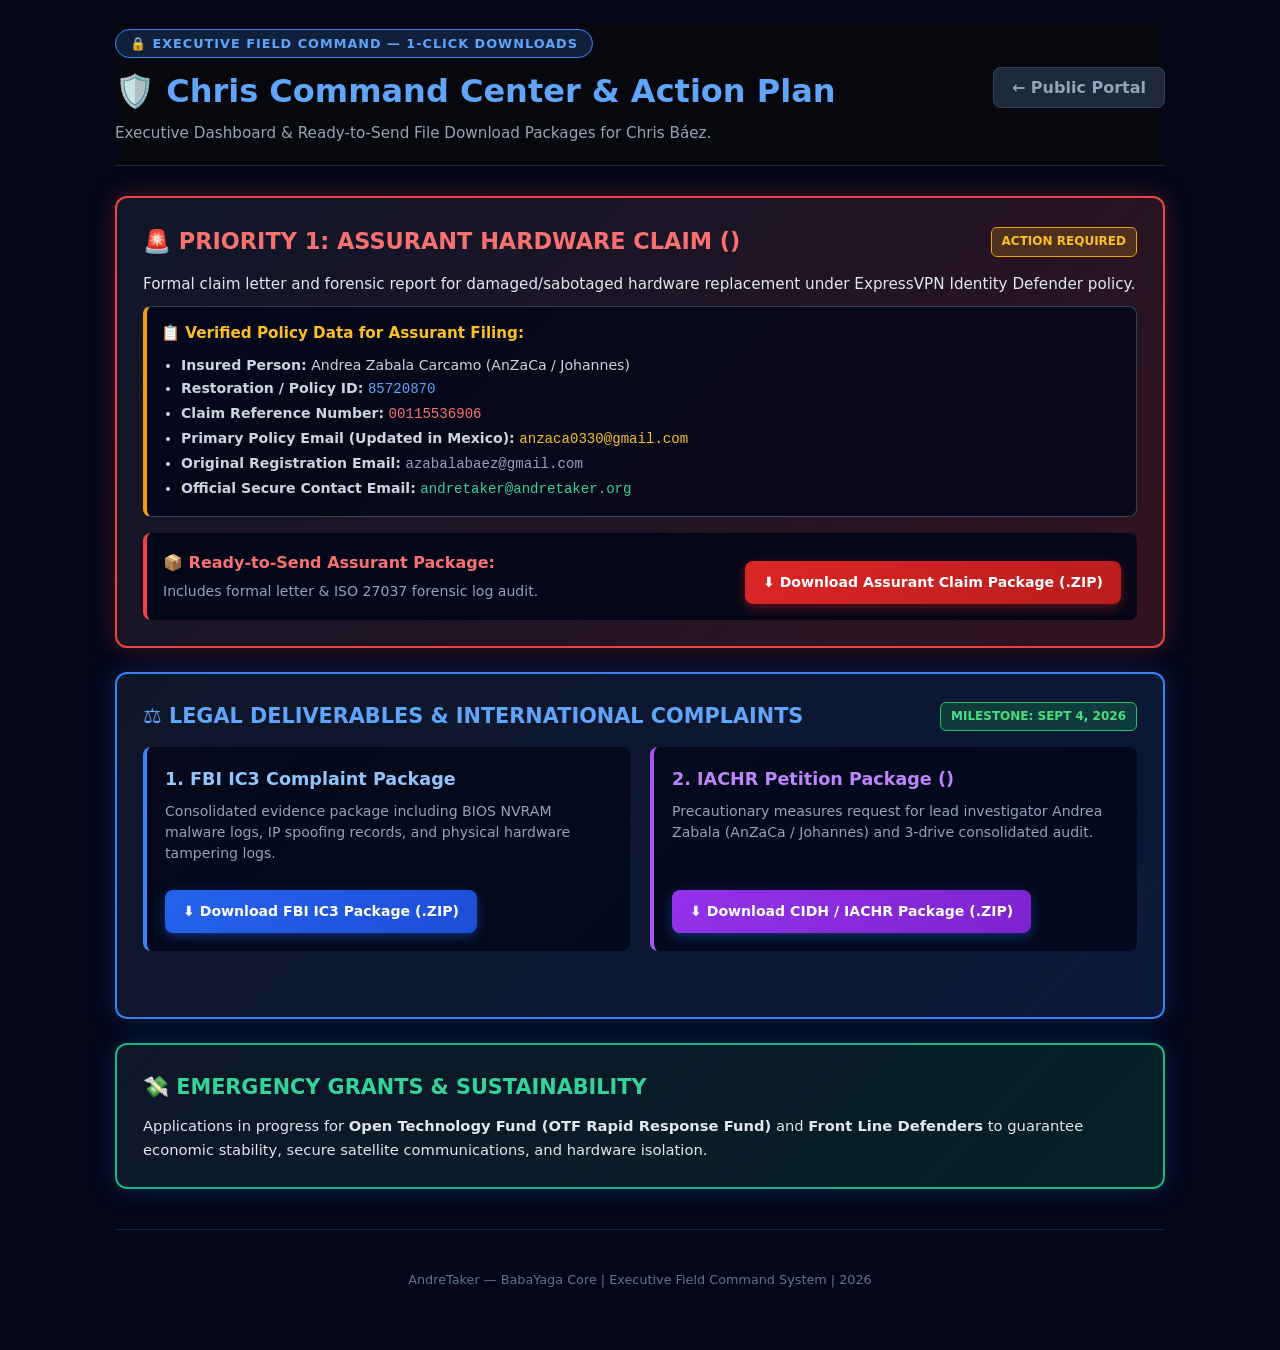
==== chris/index.html @ 60f51736 "feat(deploy): Crear ruta chris/index.html limpia" ====
<!DOCTYPE html>
<html lang="en">
<head>
  <meta charset="UTF-8">
  <meta name="viewport" content="width=device-width, initial-scale=1.0">
  <title>Chris Command Center — Executive Field Dashboard | AndreTaker</title>
  <meta name="theme-color" content="#3b82f6">
  <link rel="stylesheet" href="../index.css">
  <style>
    body { background: #020617; color: #f8fafc; font-family: system-ui, -apple-system, sans-serif; padding: 24px; }
    .command-container { max-width: 1050px; margin: 0 auto; }
    .badge-chris { background: rgba(59, 130, 246, 0.2); color: #60a5fa; border: 1px solid #3b82f6; padding: 6px 14px; border-radius: 20px; font-weight: 800; font-size: 0.8rem; text-transform: uppercase; letter-spacing: 1px; }
    .card-chris { background: linear-gradient(135deg, rgba(15, 23, 42, 0.95), rgba(59, 130, 246, 0.15)); border: 2px solid #3b82f6; border-radius: 12px; padding: 26px; margin-bottom: 24px; box-shadow: 0 0 25px rgba(59, 130, 246, 0.25); }
    .card-urgent { background: linear-gradient(135deg, rgba(15, 23, 42, 0.95), rgba(239, 68, 68, 0.2)); border: 2px solid #ef4444; border-radius: 12px; padding: 26px; margin-bottom: 24px; box-shadow: 0 0 25px rgba(239, 68, 68, 0.3); }
    .grid-2 { display: grid; grid-template-columns: repeat(auto-fit, minmax(320px, 1fr)); gap: 20px; }
    .status-badge { background: rgba(34, 197, 94, 0.2); color: #4ade80; border: 1px solid #22c55e; padding: 4px 10px; border-radius: 6px; font-size: 0.75rem; font-weight: 800; }
    .status-pending { background: rgba(245, 158, 11, 0.2); color: #fbbf24; border: 1px solid #f59e0b; padding: 4px 10px; border-radius: 6px; font-size: 0.75rem; font-weight: 800; }
    .info-box { background: rgba(2, 6, 23, 0.8); padding: 14px; border-radius: 8px; border: 1px solid #334155; margin-top: 10px; font-size: 0.9rem; }
    .btn-download { display: inline-flex; align-items: center; gap: 8px; background: linear-gradient(135deg, #2563eb, #1d4ed8); color: #ffffff; text-decoration: none; padding: 10px 18px; border-radius: 8px; font-weight: 800; font-size: 0.88rem; box-shadow: 0 4px 12px rgba(37, 99, 235, 0.4); transition: 0.2s; border: none; margin-top: 12px; }
    .btn-download:hover { transform: translateY(-2px); box-shadow: 0 6px 18px rgba(37, 99, 235, 0.6); }
    .btn-urgent-dl { background: linear-gradient(135deg, #dc2626, #b91c1c); box-shadow: 0 4px 12px rgba(220, 38, 38, 0.4); }
  </style>
</head>
<body>

  <div class="command-container">
    <header style="display: flex; justify-content: space-between; align-items: center; margin-bottom: 30px; border-bottom: 1px solid #1e293b; padding-bottom: 20px;">
      <div>
        <span class="badge-chris">🔒 EXECUTIVE FIELD COMMAND — 1-CLICK DOWNLOADS</span>
        <h1 style="color: #60a5fa; margin-top: 10px; font-size: 2rem;">🛡️ Chris Command Center & Action Plan</h1>
        <p style="color: #94a3b8; font-size: 0.95rem; margin-top: 4px;">Executive Dashboard & Ready-to-Send File Download Packages for Chris Báez.</p>
      </div>
      <div>
        <a href="../index.html" style="background: #1e293b; color: #94a3b8; padding: 10px 18px; border-radius: 8px; text-decoration: none; font-weight: 700; border: 1px solid #334155;">← Public Portal</a>
      </div>
    </header>

    <!-- Priority 1: Assurant Claim Package -->
    <div class="card-urgent">
      <div style="display: flex; justify-content: space-between; align-items: center; margin-bottom: 12px;">
        <h2 style="color: #f87171; font-size: 1.4rem; margin: 0;">🚨 PRIORITY 1: ASSURANT HARDWARE CLAIM ()</h2>
        <span class="status-pending">ACTION REQUIRED</span>
      </div>
      <p style="color: #e2e8f0; line-height: 1.6; font-size: 0.95rem;">
        Formal claim letter and forensic report for damaged/sabotaged hardware replacement under ExpressVPN Identity Defender policy.
      </p>

      <!-- Account Verification Box -->
      <div class="info-box" style="border-left: 4px solid #f59e0b;">
        <strong style="color: #fbbf24; font-size: 0.95rem;">📋 Verified Policy Data for Assurant Filing:</strong>
        <ul style="margin-top: 8px; margin-left: 20px; color: #cbd5e1; font-size: 0.88rem; line-height: 1.7;">
          <li><strong>Insured Person:</strong> Andrea Zabala Carcamo (AnZaCa / Johannes)</li>
          <li><strong>Restoration / Policy ID:</strong> <code style="color: #60a5fa;">85720870</code></li>
          <li><strong>Claim Reference Number:</strong> <code style="color: #f87171;">00115536906</code></li>
          <li><strong>Primary Policy Email (Updated in Mexico):</strong> <code style="color: #fbbf24;">anzaca0330@gmail.com</code></li>
          <li><strong>Original Registration Email:</strong> <code style="color: #94a3b8;">azabalabaez@gmail.com</code></li>
          <li><strong>Official Secure Contact Email:</strong> <code style="color: #34d399;">andretaker@andretaker.org</code></li>
        </ul>
      </div>

      <div style="margin-top: 16px; background: rgba(2, 6, 23, 0.9); padding: 16px; border-radius: 8px; border-left: 4px solid #ef4444; display: flex; justify-content: space-between; align-items: center; flex-wrap: wrap; gap: 12px;">
        <div>
          <strong style="color: #f87171;">📦 Ready-to-Send Assurant Package:</strong>
          <p style="color: #94a3b8; margin-top: 4px; font-size: 0.88rem;">Includes formal letter & ISO 27037 forensic log audit.</p>
        </div>
        <a href="../downloads/ASSURANT_CLAIM_00115536906_PACKAGE.zip" class="btn-download btn-urgent-dl" download>
          ⬇️ Download Assurant Claim Package (.ZIP)
        </a>
      </div>
    </div>

    <!-- Action Plan: Sept 4 Deadline & Packages -->
    <div class="card-chris">
      <div style="display: flex; justify-content: space-between; align-items: center; margin-bottom: 14px;">
        <h2 style="color: #60a5fa; font-size: 1.3rem; margin: 0;">⚖️ LEGAL DELIVERABLES & INTERNATIONAL COMPLAINTS</h2>
        <span class="status-badge">MILESTONE: SEPT 4, 2026</span>
      </div>
      <div class="grid-2">
        <!-- FBI IC3 Package -->
        <div style="background: rgba(2, 6, 23, 0.8); padding: 18px; border-radius: 8px; border-left: 4px solid #3b82f6; display: flex; flex-direction: column; justify-content: space-between;">
          <div>
            <h3 style="color: #93c5fd; font-size: 1.1rem; margin: 0;">1. FBI IC3 Complaint Package</h3>
            <p style="font-size: 0.88rem; color: #94a3b8; margin-top: 8px; line-height: 1.5;">
              Consolidated evidence package including BIOS NVRAM malware logs, IP spoofing records, and physical hardware tampering logs.
            </p>
          </div>
          <div style="margin-top: 14px;">
            <a href="../downloads/FBI_IC3_SUBMISSION_PACKAGE.zip" class="btn-download" download>
              ⬇️ Download FBI IC3 Package (.ZIP)
            </a>
          </div>
        </div>

        <!-- CIDH / IACHR Package -->
        <div style="background: rgba(2, 6, 23, 0.8); padding: 18px; border-radius: 8px; border-left: 4px solid #a855f7; display: flex; flex-direction: column; justify-content: space-between;">
          <div>
            <h3 style="color: #c084fc; font-size: 1.1rem; margin: 0;">2. IACHR Petition Package ()</h3>
            <p style="font-size: 0.88rem; color: #94a3b8; margin-top: 8px; line-height: 1.5;">
              Precautionary measures request for lead investigator Andrea Zabala (AnZaCa / Johannes) and 3-drive consolidated audit.
            </p>
          </div>
          <div style="margin-top: 14px;">
            <a href="../downloads/CIDH_IACHR_0000113728_PACKAGE.zip" class="btn-download" style="background: linear-gradient(135deg, #9333ea, #7e22ce);" download>
              ⬇️ Download CIDH / IACHR Package (.ZIP)
            </a>
          </div>
        </div>
      </div>
    </div>

    <!-- Funding & Emergency Grants -->
    <div class="card-chris" style="border-color: #10b981; background: linear-gradient(135deg, rgba(15, 23, 42, 0.95), rgba(16, 185, 129, 0.15));">
      <h2 style="color: #34d399; font-size: 1.3rem; margin-bottom: 10px;">💸 EMERGENCY GRANTS & SUSTAINABILITY</h2>
      <p style="color: #e2e8f0; font-size: 0.92rem; line-height: 1.6;">
        Applications in progress for <strong>Open Technology Fund (OTF Rapid Response Fund)</strong> and <strong>Front Line Defenders</strong> to guarantee economic stability, secure satellite communications, and hardware isolation.
      </p>
    </div>

    <footer style="text-align: center; margin-top: 40px; color: #64748b; font-size: 0.8rem;">
      AndreTaker — BabaYaga Core | Executive Field Command System | 2026
    </footer>
  </div>

</body>
</html>
---- index.css ----
/* AndreTaker — BabaYaga Core Master Portal CSS */
@import url('https://fonts.googleapis.com/css2?family=Inter:wght@300;400;500;600;700;800&family=Orbitron:wght@600;700;800;900&display=swap');

:root {
  --bg-dark: #07090e;
  --bg-card: rgba(15, 23, 42, 0.75);
  --bg-card-hover: rgba(30, 41, 59, 0.85);
  --border-card: rgba(56, 189, 248, 0.2);
  --border-card-bright: rgba(56, 189, 248, 0.6);
  --accent-cyan: #38bdf8;
  --accent-teal: #14b8a6;
  --accent-purple: #a855f7;
  --accent-red: #ef4444;
  --accent-amber: #f59e0b;
  --text-main: #f1f5f9;
  --text-muted: #94a3b8;
  --font-heading: 'Orbitron', sans-serif;
  --font-body: 'Inter', sans-serif;
  --glow-cyan: 0 0 25px rgba(56, 189, 248, 0.35);
  --glow-red: 0 0 25px rgba(239, 68, 68, 0.35);
  --glow-purple: 0 0 25px rgba(168, 85, 247, 0.45);
  --border-purple: rgba(168, 85, 247, 0.4);
}

html, body {
  overflow-x: hidden;
  max-width: 100vw;
  width: 100%;
}

* {
  box-sizing: border-box;
  margin: 0;
  padding: 0;
}

body {
  background-color: var(--bg-dark);
  color: var(--text-main);
  font-family: var(--font-body);
  line-height: 1.6;
  background-image: 
    radial-gradient(circle at 15% 15%, rgba(56, 189, 248, 0.10) 0%, transparent 40%),
    radial-gradient(circle at 85% 85%, rgba(168, 85, 247, 0.18) 0%, transparent 45%),
    radial-gradient(circle at 50% 100%, rgba(168, 85, 247, 0.08) 0%, transparent 50%);
}

.container {
  max-width: 1280px;
  margin: 0 auto;
  padding: 0 24px;
}

/* Header & Navigation */
header {
  position: sticky;
  top: 0;
  z-index: 100;
  background: rgba(7, 9, 14, 0.92);
  backdrop-filter: blur(12px);
  border-bottom: 1px solid var(--border-card);
  padding: 6px 0;
}

.nav-container {
  display: flex;
  justify-content: space-between;
  align-items: center;
  min-height: 72px;
  height: auto;
  flex-wrap: wrap;
  gap: 12px;
}

.logo {
  display: flex;
  align-items: center;
  gap: 12px;
  font-family: var(--font-heading);
  font-size: 1.25rem;
  font-weight: 800;
  color: var(--text-main);
  text-decoration: none;
}

.logo-badge {
  background: linear-gradient(135deg, var(--accent-cyan), var(--accent-purple));
  color: #fff;
  padding: 4px 8px;
  border-radius: 4px;
  font-size: 0.75rem;
  font-weight: 900;
}

.nav-links {
  display: flex;
  gap: 8px;
  list-style: none;
  flex-wrap: wrap;
  align-items: center;
}

.nav-btn {
  background: transparent;
  border: 1px solid transparent;
  color: var(--text-muted);
  padding: 6px 10px;
  border-radius: 6px;
  font-size: 0.8rem;
  font-weight: 500;
  cursor: pointer;
  white-space: nowrap;
  transition: all 0.25s ease;
}

.nav-btn:hover, .nav-btn.active {
  color: var(--accent-cyan);
  border-color: var(--border-card-bright);
  background: rgba(56, 189, 248, 0.1);
}

/* Hero Section */
.hero {
  padding: 80px 0 60px;
  text-align: center;
  position: relative;
}

.hero-subtitle {
  display: inline-block;
  color: var(--accent-cyan);
  font-family: var(--font-heading);
  font-size: 0.85rem;
  letter-spacing: 3px;
  text-transform: uppercase;
  margin-bottom: 16px;
  padding: 6px 16px;
  background: rgba(56, 189, 248, 0.1);
  border: 1px solid var(--border-card);
  border-radius: 20px;
}

.hero-title {
  font-family: var(--font-heading);
  font-size: 3rem;
  font-weight: 900;
  line-height: 1.2;
  margin-bottom: 24px;
  background: linear-gradient(135deg, #ffffff 20%, var(--accent-cyan) 60%, var(--accent-purple) 100%);
  -webkit-background-clip: text;
  -webkit-text-fill-color: transparent;
}

.hero-desc {
  max-width: 800px;
  margin: 0 auto 40px;
  font-size: 1.15rem;
  color: var(--text-muted);
}

/* Metric Cards Grid */
.metrics-grid {
  display: grid;
  grid-template-columns: repeat(auto-fit, minmax(250px, 1fr));
  gap: 20px;
  margin-bottom: 60px;
}

.metric-card {
  background: var(--bg-card);
  border: 1px solid var(--border-card);
  border-radius: 12px;
  padding: 24px;
  backdrop-filter: blur(8px);
  transition: all 0.3s ease;
}

.metric-card:hover {
  transform: translateY(-4px);
  border-color: var(--border-card-bright);
  box-shadow: var(--glow-cyan);
}

.metric-card:nth-child(even):hover {
  border-color: var(--border-purple);
  box-shadow: var(--glow-purple);
}

.metric-val {
  font-family: var(--font-heading);
  font-size: 2.25rem;
  font-weight: 800;
  color: var(--accent-cyan);
  margin-bottom: 4px;
}

.metric-lbl {
  font-size: 0.9rem;
  color: var(--text-muted);
  font-weight: 500;
}

/* Content Sections */
.tab-content {
  display: none !important;
  animation: fadeIn 0.4s ease;
}

.tab-content.active {
  display: block !important;
}

@keyframes fadeIn {
  from { opacity: 0; transform: translateY(10px); }
  to { opacity: 1; transform: translateY(0); }
}

.section-title {
  font-family: var(--font-heading);
  font-size: 1.75rem;
  margin-bottom: 24px;
  display: flex;
  align-items: center;
  gap: 12px;
}

.section-title::before {
  content: '';
  display: inline-block;
  width: 4px;
  height: 24px;
  background: linear-gradient(180deg, var(--accent-cyan), var(--accent-purple));
  border-radius: 2px;
}

/* Feature & Evidence Grid */
.grid-2 {
  display: grid;
  grid-template-columns: repeat(auto-fit, minmax(340px, 1fr));
  gap: 24px;
  margin-bottom: 40px;
}

.content-card {
  background: var(--bg-card);
  border: 1px solid var(--border-card);
  border-radius: 12px;
  padding: 28px;
  backdrop-filter: blur(8px);
}

.content-card h3 {
  font-family: var(--font-heading);
  font-size: 1.2rem;
  margin-bottom: 12px;
  color: var(--accent-purple);
}

.content-card p {
  color: var(--text-muted);
  font-size: 0.95rem;
  margin-bottom: 16px;
}

.badge {
  display: inline-block;
  padding: 4px 10px;
  border-radius: 12px;
  font-size: 0.75rem;
  font-weight: 700;
  text-transform: uppercase;
}

.badge-cyan { background: rgba(56, 189, 248, 0.15); color: var(--accent-cyan); border: 1px solid var(--accent-cyan); }
.badge-red { background: rgba(239, 68, 68, 0.15); color: var(--accent-red); border: 1px solid var(--accent-red); }
.badge-amber { background: rgba(245, 158, 11, 0.15); color: var(--accent-amber); border: 1px solid var(--accent-amber); }
.badge-purple { background: rgba(168, 85, 247, 0.15); color: var(--accent-purple); border: 1px solid var(--accent-purple); }

/* Timeline List */
.timeline-list {
  position: relative;
  padding-left: 30px;
  margin-bottom: 40px;
}

.timeline-list::before {
  content: '';
  position: absolute;
  left: 10px;
  top: 0;
  bottom: 0;
  width: 2px;
  background: var(--border-card);
}

.timeline-item {
  position: relative;
  margin-bottom: 28px;
}

.timeline-item::before {
  content: '';
  position: absolute;
  left: -25px;
  top: 6px;
  width: 12px;
  height: 12px;
  border-radius: 50%;
  background: var(--accent-purple);
  box-shadow: 0 0 10px var(--accent-purple);
}

.timeline-item:nth-child(odd)::before {
  background: var(--accent-cyan);
  box-shadow: 0 0 10px var(--accent-cyan);
}

.timeline-date {
  font-family: var(--font-heading);
  font-size: 0.85rem;
  color: var(--accent-cyan);
  margin-bottom: 4px;
}

/* Table Design */
.table-responsive {
  width: 100%;
  overflow-x: auto;
  margin-bottom: 40px;
}

table {
  width: 100%;
  border-collapse: collapse;
  background: var(--bg-card);
  border-radius: 12px;
  overflow: hidden;
  border: 1px solid var(--border-card);
}

th, td {
  padding: 16px 20px;
  text-align: left;
  border-bottom: 1px solid rgba(255, 255, 255, 0.05);
}

th {
  background: rgba(30, 41, 59, 0.8);
  font-family: var(--font-heading);
  font-size: 0.85rem;
  color: var(--accent-cyan);
  text-transform: uppercase;
  letter-spacing: 1px;
}

td {
  font-size: 0.95rem;
  color: var(--text-main);
}

/* Footer */
footer {
  border-top: 1px solid var(--border-card);
  padding: 40px 0;
  text-align: center;
  color: var(--text-muted);
  font-size: 0.9rem;
  margin-top: 80px;
}

footer a {
  color: var(--accent-cyan);
  text-decoration: none;
}

footer a:hover {
  text-decoration: underline;
}

@media (max-width: 768px) {
  .hero-title { font-size: 2rem; }
  .nav-container { flex-direction: column; height: auto; padding: 16px 0; gap: 12px; }
  .nav-links { flex-wrap: wrap; justify-content: center; }
}

/* Retro Map Styling */
@import url('https://fonts.googleapis.com/css2?family=Press+Start+2P&family=Silkscreen&display=swap');

.pixel-font {
  font-family: 'Press Start 2P', monospace;
  font-size: 0.8rem;
  letter-spacing: 1px;
}

.retro-container {
  background: #0f172a;
  border: 4px solid #38bdf8;
  border-radius: 12px;
  padding: 20px;
  margin-bottom: 40px;
  box-shadow: 0 0 20px rgba(56, 189, 248, 0.2), inset 0 0 15px rgba(56, 189, 248, 0.1);
  position: relative;
  overflow: hidden;
}

.retro-header {
  display: flex;
  justify-content: space-between;
  align-items: center;
  border-bottom: 2px dashed rgba(56, 189, 248, 0.3);
  padding-bottom: 12px;
  margin-bottom: 20px;
}

.retro-title-box {
  display: flex;
  gap: 20px;
}

.retro-pixel-text {
  font-family: 'Press Start 2P', monospace;
  font-size: 0.75rem;
  color: #38bdf8;
  text-shadow: 2px 2px 0px rgba(0, 0, 0, 0.8);
}

.retro-inst {
  font-size: 0.85rem;
  color: #94a3b8;
  font-style: italic;
}

.retro-map-canvas-container {
  width: 100%;
  height: 500px;
  position: relative;
  border: 2px solid rgba(56, 189, 248, 0.4);
  background: #090e18;
  overflow-x: auto;
  overflow-y: hidden;
  border-radius: 8px;
}

.retro-grid-bg {
  position: absolute;
  top: 0;
  left: 0;
  width: 1200px;
  height: 100%;
  background-size: 40px 40px;
  background-image: 
    linear-gradient(to right, rgba(56, 189, 248, 0.04) 1px, transparent 1px),
    linear-gradient(to bottom, rgba(56, 189, 248, 0.04) 1px, transparent 1px);
}

.retro-paths {
  position: absolute;
  top: 0;
  left: 0;
  width: 1200px;
  height: 500px;
  pointer-events: none;
  z-index: 5;
}

.path-line {
  fill: none;
  stroke: rgba(168, 85, 247, 0.5);
  stroke-width: 4;
  stroke-dasharray: 8 8;
  animation: dash 30s linear infinite;
}

@keyframes dash {
  to {
    stroke-dashoffset: -1000;
  }
}

.retro-node {
  position: absolute;
  width: 48px;
  height: 48px;
  background: #1e293b;
  border: 3px solid #94a3b8;
  border-radius: 50%;
  display: flex;
  justify-content: center;
  align-items: center;
  cursor: pointer;
  z-index: 10;
  transform: translate(-50%, -50%);
  transition: all 0.25s ease;
  box-shadow: 0 4px 6px rgba(0, 0, 0, 0.3);
}

.retro-node:hover {
  transform: translate(-50%, -50%) scale(1.15);
  border-color: #38bdf8;
  box-shadow: 0 0 15px rgba(56, 189, 248, 0.6);
}

.retro-node.active {
  border-color: #38bdf8;
  background: #0f172a;
  box-shadow: 0 0 12px rgba(56, 189, 248, 0.4);
}

.retro-node.visited {
  border-color: #14b8a6;
  background: #0b1a1c;
}

.node-badge {
  font-family: 'Press Start 2P', monospace;
  font-size: 0.8rem;
  color: #fff;
}

.node-label {
  position: absolute;
  top: 56px;
  left: 50%;
  transform: translateX(-50%);
  background: rgba(15, 23, 42, 0.9);
  border: 1px solid rgba(56, 189, 248, 0.3);
  padding: 4px 8px;
  border-radius: 4px;
  white-space: nowrap;
  font-size: 0.75rem;
  color: #f1f5f9;
  pointer-events: none;
}

.retro-avatar {
  position: absolute;
  width: 40px;
  height: 40px;
  z-index: 20;
  transform: translate(-50%, -50%);
  transition: left 0.8s cubic-bezier(0.25, 0.46, 0.45, 0.94), top 0.8s cubic-bezier(0.25, 0.46, 0.45, 0.94);
  pointer-events: none;
}

.avatar-sprite, .avatar-badge {
  background: linear-gradient(135deg, #06b6d4, #a855f7);
  color: #ffffff;
  font-family: 'Orbitron', sans-serif;
  font-size: 0.85rem;
  font-weight: 900;
  padding: 8px 16px;
  border-radius: 20px;
  box-shadow: 0 0 25px rgba(6, 182, 212, 0.9), 0 0 10px rgba(168, 85, 247, 0.8);
  border: 2px solid #38bdf8;
  white-space: nowrap;
  animation: bounce 0.6s infinite alternate, pulseGlow 2s infinite ease-in-out;
}

@keyframes pulseGlow {
  0%, 100% { box-shadow: 0 0 25px rgba(6, 182, 212, 0.9), 0 0 10px rgba(168, 85, 247, 0.8); }
  50% { box-shadow: 0 0 35px rgba(168, 85, 247, 1), 0 0 15px rgba(56, 189, 248, 1); }
}

@keyframes bounce {
  from {
    transform: translateY(0);
  }
  to {
    transform: translateY(-8px);
  }
}

.retro-dialog-box {
  margin-top: 24px;
  background: #020617;
  border: 4px solid #a855f7;
  border-radius: 8px;
  padding: 16px;
  position: relative;
  box-shadow: 0 4px 10px rgba(0, 0, 0, 0.5);
}

.dialog-border {
  border: 2px dashed rgba(168, 85, 247, 0.4);
  padding: 12px;
  border-radius: 4px;
}

.retro-dialog-box h3 {
  color: #a855f7;
  margin-bottom: 8px;
  text-transform: uppercase;
}

.retro-dialog-box p {
  color: #e2e8f0;
  font-size: 0.95rem;
  line-height: 1.5;
}


/* OpSec Clean View Rule */
.hide-floating-img img, img.floating-img { display: none !important; }
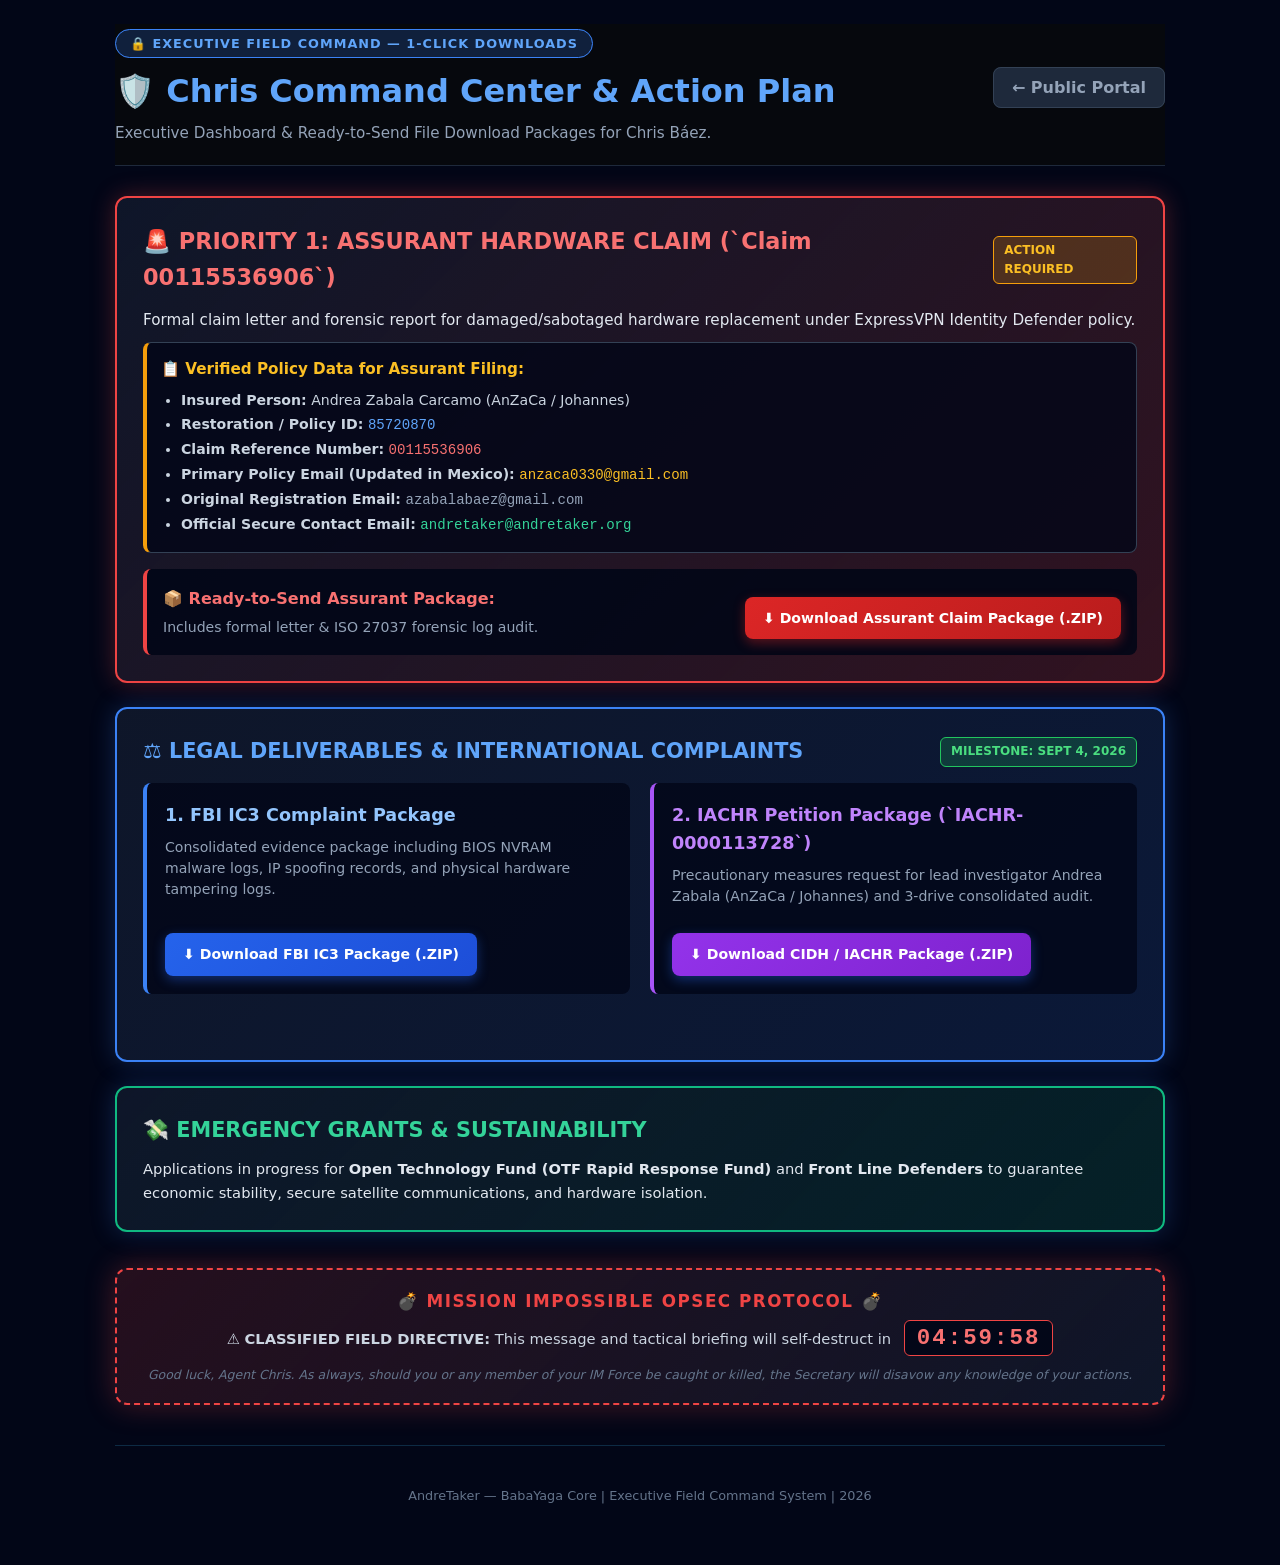
==== commit bf5f78b9: "feat(ui): Agregar banner de autodestruccion estilo Mision Imposible" ====
--- a/chris/index.html
+++ b/chris/index.html
@@ -19,6 +19,34 @@
     .btn-download { display: inline-flex; align-items: center; gap: 8px; background: linear-gradient(135deg, #2563eb, #1d4ed8); color: #ffffff; text-decoration: none; padding: 10px 18px; border-radius: 8px; font-weight: 800; font-size: 0.88rem; box-shadow: 0 4px 12px rgba(37, 99, 235, 0.4); transition: 0.2s; border: none; margin-top: 12px; }
     .btn-download:hover { transform: translateY(-2px); box-shadow: 0 6px 18px rgba(37, 99, 235, 0.6); }
     .btn-urgent-dl { background: linear-gradient(135deg, #dc2626, #b91c1c); box-shadow: 0 4px 12px rgba(220, 38, 38, 0.4); }
+
+    /* Mission Impossible Self-Destruct Footer */
+    .self-destruct-card {
+      background: linear-gradient(135deg, rgba(239, 68, 68, 0.15), rgba(15, 23, 42, 0.95));
+      border: 2px dashed #ef4444;
+      border-radius: 12px;
+      padding: 18px 24px;
+      margin-top: 36px;
+      text-align: center;
+      box-shadow: 0 0 30px rgba(239, 68, 68, 0.3);
+      animation: pulseGlow 2s infinite alternate;
+    }
+    @keyframes pulseGlow {
+      from { box-shadow: 0 0 15px rgba(239, 68, 68, 0.2); }
+      to { box-shadow: 0 0 35px rgba(239, 68, 68, 0.5); }
+    }
+    .timer-display {
+      font-family: monospace;
+      color: #f87171;
+      font-size: 1.4rem;
+      font-weight: 900;
+      letter-spacing: 2px;
+      background: rgba(2, 6, 23, 0.9);
+      padding: 4px 12px;
+      border-radius: 6px;
+      border: 1px solid #ef4444;
+      margin-left: 8px;
+    }
   </style>
 </head>
 <body>
@@ -38,7 +66,7 @@
     <!-- Priority 1: Assurant Claim Package -->
     <div class="card-urgent">
       <div style="display: flex; justify-content: space-between; align-items: center; margin-bottom: 12px;">
-        <h2 style="color: #f87171; font-size: 1.4rem; margin: 0;">🚨 PRIORITY 1: ASSURANT HARDWARE CLAIM ()</h2>
+        <h2 style="color: #f87171; font-size: 1.4rem; margin: 0;">🚨 PRIORITY 1: ASSURANT HARDWARE CLAIM (`Claim 00115536906`)</h2>
         <span class="status-pending">ACTION REQUIRED</span>
       </div>
       <p style="color: #e2e8f0; line-height: 1.6; font-size: 0.95rem;">
@@ -94,7 +122,7 @@
         <!-- CIDH / IACHR Package -->
         <div style="background: rgba(2, 6, 23, 0.8); padding: 18px; border-radius: 8px; border-left: 4px solid #a855f7; display: flex; flex-direction: column; justify-content: space-between;">
           <div>
-            <h3 style="color: #c084fc; font-size: 1.1rem; margin: 0;">2. IACHR Petition Package ()</h3>
+            <h3 style="color: #c084fc; font-size: 1.1rem; margin: 0;">2. IACHR Petition Package (`IACHR-0000113728`)</h3>
             <p style="font-size: 0.88rem; color: #94a3b8; margin-top: 8px; line-height: 1.5;">
               Precautionary measures request for lead investigator Andrea Zabala (AnZaCa / Johannes) and 3-drive consolidated audit.
             </p>
@@ -116,10 +144,47 @@
       </p>
     </div>
 
+    <!-- 💣 MISSION IMPOSSIBLE SELF-DESTRUCT FOOTER BANNER -->
+    <div class="self-destruct-card">
+      <div style="color: #ef4444; font-weight: 900; font-size: 1.05rem; text-transform: uppercase; letter-spacing: 1.5px;">
+        💣 MISSION IMPOSSIBLE OPSEC PROTOCOL 💣
+      </div>
+      <div style="color: #cbd5e1; font-size: 0.92rem; margin-top: 6px;">
+        ⚠️ <strong>CLASSIFIED FIELD DIRECTIVE:</strong> This message and tactical briefing will self-destruct in
+        <span class="timer-display" id="mission-timer">04:59:59</span>
+      </div>
+      <div style="color: #64748b; font-size: 0.78rem; margin-top: 8px; font-style: italic;">
+        Good luck, Agent Chris. As always, should you or any member of your IM Force be caught or killed, the Secretary will disavow any knowledge of your actions.
+      </div>
+    </div>
+
     <footer style="text-align: center; margin-top: 40px; color: #64748b; font-size: 0.8rem;">
       AndreTaker — BabaYaga Core | Executive Field Command System | 2026
     </footer>
   </div>
 
+  <script>
+    // Live Mission Impossible Countdown Timer
+    let totalSeconds = 5 * 3600 - 1;
+    function updateTimer() {
+      let hrs = Math.floor(totalSeconds / 3600);
+      let mins = Math.floor((totalSeconds % 3600) / 60);
+      let secs = totalSeconds % 60;
+      
+      let hStr = String(hrs).padStart(2, '0');
+      let mStr = String(mins).padStart(2, '0');
+      let sStr = String(secs).padStart(2, '0');
+      
+      document.getElementById('mission-timer').textContent = `${hStr}:${mStr}:${sStr}`;
+      if (totalSeconds > 0) {
+        totalSeconds--;
+      } else {
+        document.getElementById('mission-timer').textContent = "00:00:00 [DESTRUCTED]";
+      }
+    }
+    setInterval(updateTimer, 1000);
+    updateTimer();
+  </script>
+
 </body>
 </html>
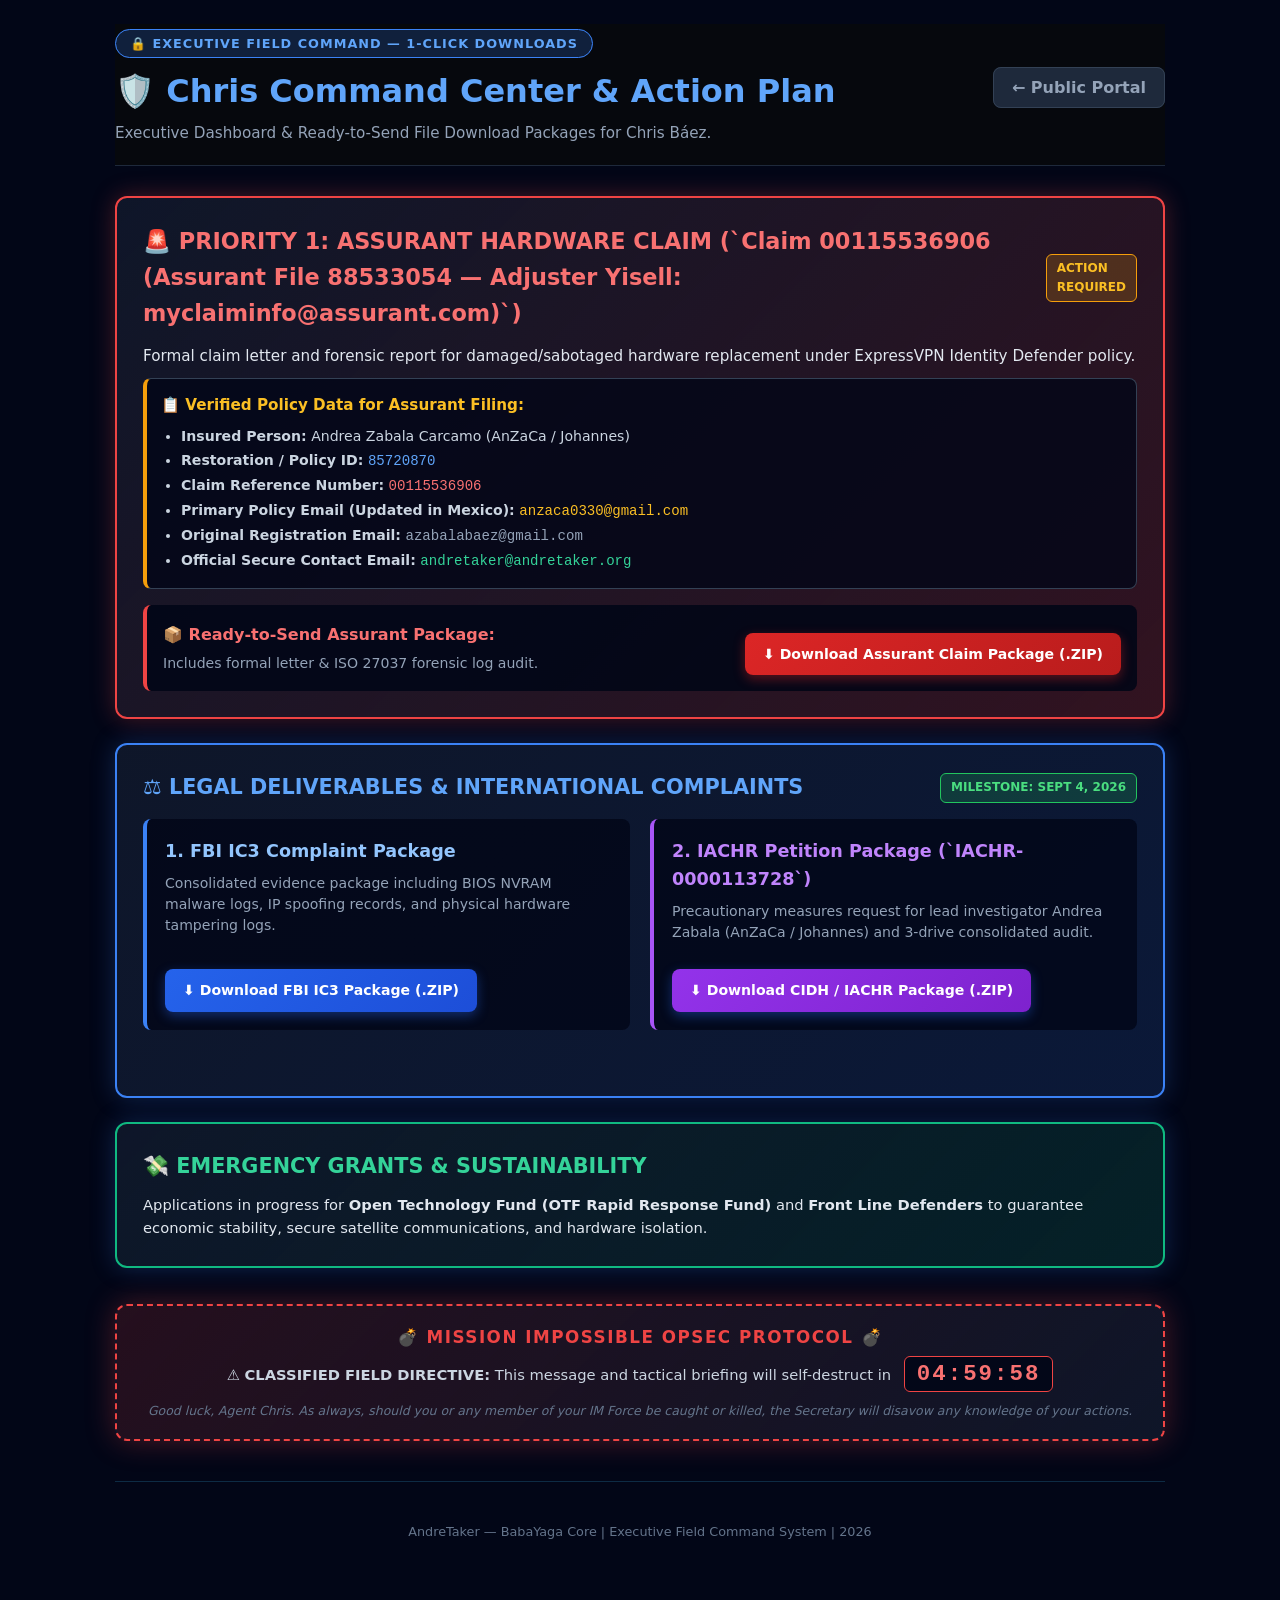
==== commit 932a4690: "feat(chris): Actualizar datos de Ajustadora Yisell en el panel secreto de Chris" ====
--- a/chris/index.html
+++ b/chris/index.html
@@ -1,6 +1,7 @@
 <!DOCTYPE html>
 <html lang="en">
 <head>
+  <meta name="robots" content="noindex, nofollow, noarchive, nosnippet">
   <meta charset="UTF-8">
   <meta name="viewport" content="width=device-width, initial-scale=1.0">
   <title>Chris Command Center — Executive Field Dashboard | AndreTaker</title>
@@ -66,7 +67,7 @@
     <!-- Priority 1: Assurant Claim Package -->
     <div class="card-urgent">
       <div style="display: flex; justify-content: space-between; align-items: center; margin-bottom: 12px;">
-        <h2 style="color: #f87171; font-size: 1.4rem; margin: 0;">🚨 PRIORITY 1: ASSURANT HARDWARE CLAIM (`Claim 00115536906`)</h2>
+        <h2 style="color: #f87171; font-size: 1.4rem; margin: 0;">🚨 PRIORITY 1: ASSURANT HARDWARE CLAIM (`Claim 00115536906 (Assurant File 88533054 — Adjuster Yisell: myclaiminfo@assurant.com)`)</h2>
         <span class="status-pending">ACTION REQUIRED</span>
       </div>
       <p style="color: #e2e8f0; line-height: 1.6; font-size: 0.95rem;">
@@ -91,7 +92,7 @@
           <strong style="color: #f87171;">📦 Ready-to-Send Assurant Package:</strong>
           <p style="color: #94a3b8; margin-top: 4px; font-size: 0.88rem;">Includes formal letter & ISO 27037 forensic log audit.</p>
         </div>
-        <a href="../downloads/ASSURANT_CLAIM_00115536906_PACKAGE.zip" class="btn-download btn-urgent-dl" download>
+        <a href="../downloads/ASSURANT_CLAIM_00115536906_PACKAGE_ENGLISH_v2.zip" class="btn-download btn-urgent-dl" download>
           ⬇️ Download Assurant Claim Package (.ZIP)
         </a>
       </div>
